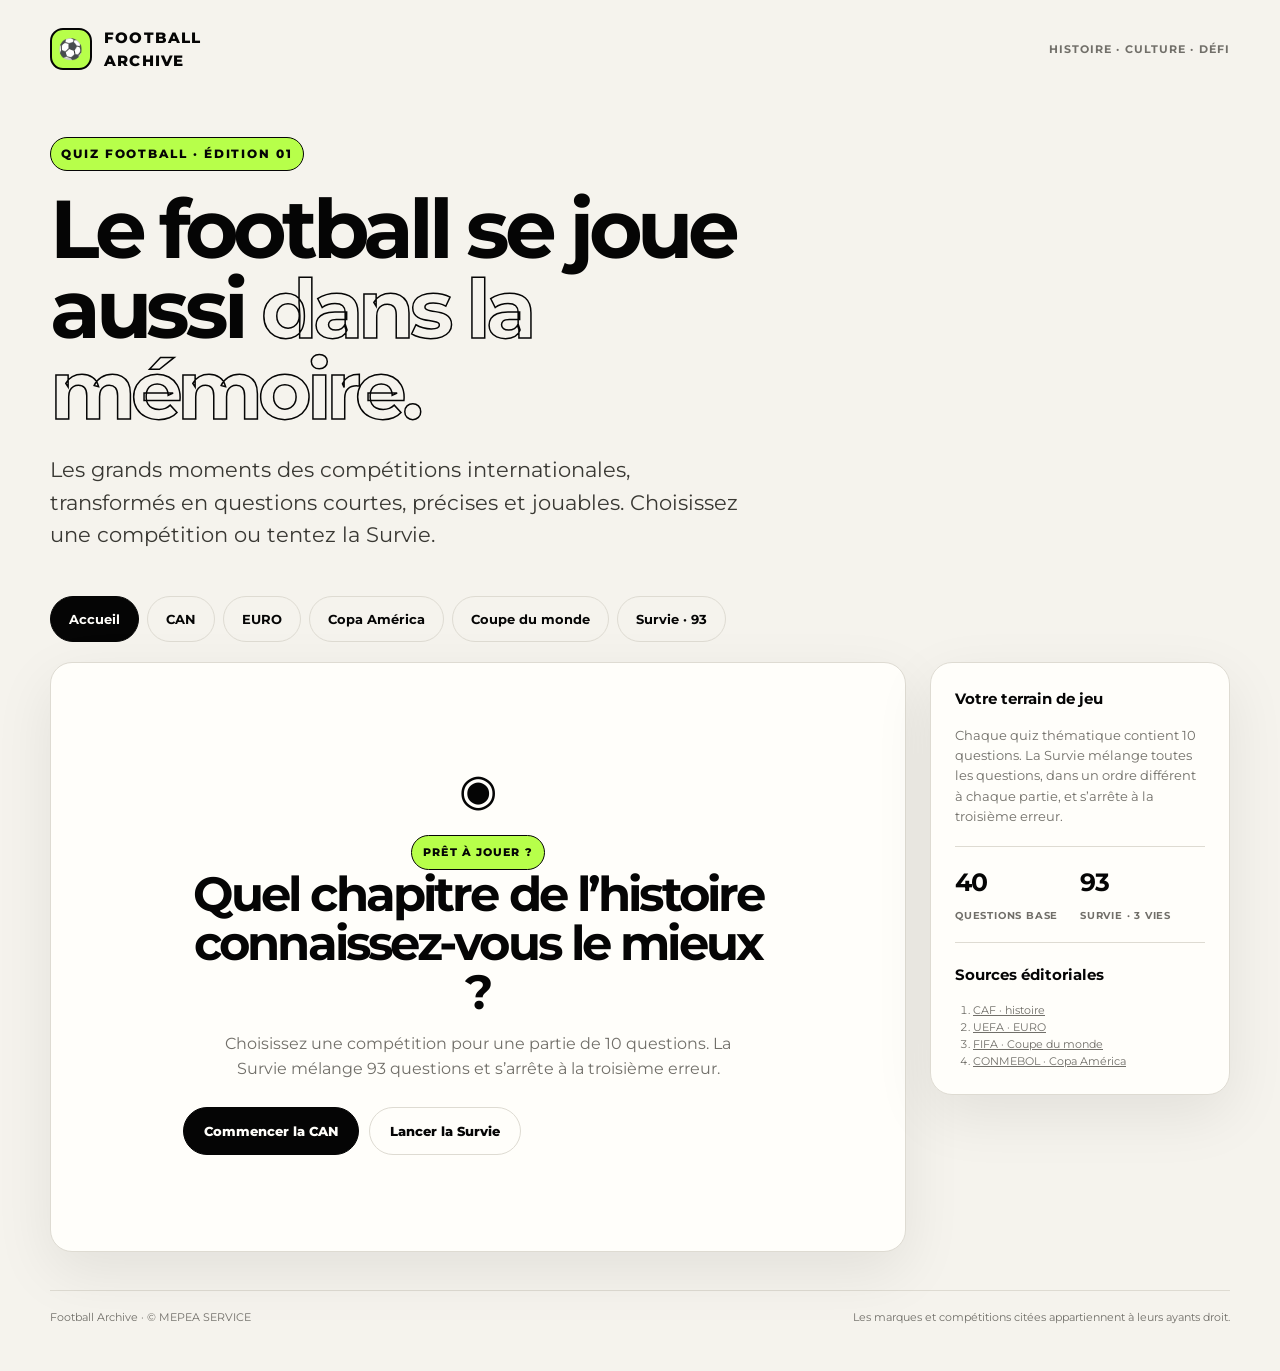
==== index.html @ e3b703bc "Football Archive : quiz CAN, EURO, Copa América, Coupe du monde + mode Survie à 3 vies" ====
<!doctype html>
<html lang="fr">
<head>
  <meta charset="utf-8">
  <meta name="viewport" content="width=device-width, initial-scale=1">
  <meta name="theme-color" content="#f5f3ed">
  <meta name="description" content="Testez votre culture football avec des quiz sur la CAN, l’EURO, la Copa América et la Coupe du monde.">
  <title>Football Archive — Quiz historiques</title>
  <link rel="preconnect" href="https://fonts.googleapis.com">
  <link rel="preconnect" href="https://fonts.gstatic.com" crossorigin>
  <link href="https://fonts.googleapis.com/css2?family=Montserrat:wght@400;500;600;700;800&display=swap" rel="stylesheet">
  <style>
    :root{--cream:#f5f3ed;--paper:#fffefa;--ink:#050505;--muted:#716f69;--line:#dedbd2;--soft:#ebe8df;--green:#b7ff4a;--red:#ff6b5e;--shadow:0 20px 60px rgba(5,5,5,.08);--r:22px}
    *{box-sizing:border-box}html{scroll-behavior:smooth}body{margin:0;background:var(--cream);color:var(--ink);font-family:Montserrat,Arial,sans-serif;line-height:1.55}button{font:inherit;color:inherit}button:focus-visible{outline:3px solid #6c9cff;outline-offset:3px}a{color:inherit}
    .shell{width:min(1180px,calc(100% - 32px));margin:auto}.topbar{padding:26px 0 10px;display:flex;align-items:center;justify-content:space-between;gap:20px}.brand{display:flex;align-items:center;gap:12px;text-decoration:none;font-size:15px;font-weight:800;letter-spacing:.08em;text-transform:uppercase}.brand-mark{display:grid;place-items:center;width:42px;height:42px;border:2px solid var(--ink);border-radius:13px;background:var(--green);font-size:20px}.status{font-size:11px;font-weight:700;letter-spacing:.1em;text-transform:uppercase;color:var(--muted)}
    header{padding:54px 0 40px;max-width:850px}.eyebrow{font-size:12px;font-weight:800;letter-spacing:.16em;text-transform:uppercase;margin:0 0 18px}.eyebrow span{display:inline-block;padding:7px 10px;border:1px solid var(--ink);border-radius:999px;background:var(--green)}h1{font-size:clamp(42px,7vw,82px);line-height:.98;letter-spacing:-.065em;margin:0 0 24px;max-width:800px}h1 em{font-style:normal;color:transparent;-webkit-text-stroke:1.5px var(--ink)}.lede{font-size:clamp(17px,2vw,21px);max-width:690px;margin:0;color:#393833}
    .nav{display:flex;gap:8px;overflow-x:auto;padding:4px 0 20px;scrollbar-width:none}.nav::-webkit-scrollbar{display:none}.nav button{white-space:nowrap;border:1px solid var(--line);background:transparent;border-radius:999px;padding:12px 18px;cursor:pointer;font-size:13px;font-weight:700;transition:.2s}.nav button:hover,.nav button.active{background:var(--ink);color:var(--paper);border-color:var(--ink)}
    .layout{display:grid;grid-template-columns:minmax(0,1fr) 300px;gap:24px;align-items:start}.panel{background:var(--paper);border:1px solid var(--line);border-radius:var(--r);box-shadow:var(--shadow)}.main-panel{padding:clamp(22px,4vw,42px);min-height:590px}.side-panel{padding:24px;position:sticky;top:20px}.side-panel h2{font-size:15px;margin:0 0 15px}.side-panel p{font-size:13px;color:var(--muted);margin:0 0 20px}.stats{display:grid;grid-template-columns:1fr 1fr;border-top:1px solid var(--line);border-bottom:1px solid var(--line);padding:16px 0;margin:20px 0}.stat strong{display:block;font-size:25px;letter-spacing:-.05em}.stat span{font-size:10px;color:var(--muted);font-weight:700;text-transform:uppercase;letter-spacing:.08em}.source-list{padding-left:18px;margin:10px 0 0;font-size:11px;color:var(--muted)}
    .section-head{display:flex;justify-content:space-between;gap:18px;align-items:flex-start;margin-bottom:30px}.section-kicker{font-size:11px;text-transform:uppercase;letter-spacing:.14em;color:var(--muted);font-weight:800;margin:0 0 8px}.section-title{font-size:clamp(25px,4vw,38px);letter-spacing:-.055em;line-height:1.05;margin:0}.counter{font-size:12px;font-weight:700;color:var(--muted);white-space:nowrap;padding-top:7px}.progress{height:7px;background:var(--soft);border-radius:99px;overflow:hidden;margin:0 0 34px}.progress-bar{height:100%;width:0;background:var(--ink);border-radius:99px;transition:width .35s ease}.question{font-size:clamp(21px,3vw,31px);line-height:1.2;letter-spacing:-.04em;font-weight:700;max-width:800px;margin:0 0 25px}.answers{display:grid;gap:11px}.answer{display:flex;align-items:center;gap:14px;width:100%;text-align:left;padding:16px 17px;background:var(--paper);border:1px solid var(--line);border-radius:15px;cursor:pointer;transition:.2s;min-height:58px;font-weight:600}.answer:hover:not(:disabled){border-color:var(--ink);transform:translateY(-1px)}.answer .letter{display:grid;place-items:center;flex:0 0 28px;height:28px;border-radius:50%;background:var(--soft);font-size:12px;font-weight:800}.answer.correct{background:var(--green);border-color:var(--ink)}.answer.wrong{background:#ffe2dd;border-color:var(--red)}.answer:disabled{cursor:default}.feedback{min-height:50px;padding:18px 0 0;font-size:14px;color:var(--muted)}.feedback strong{color:var(--ink)}.feedback.good{color:#2f5f00}.feedback.bad{color:#a92d25}.actions{display:flex;gap:10px;flex-wrap:wrap;margin-top:24px}.btn{border:1px solid var(--ink);border-radius:999px;padding:13px 20px;background:var(--ink);color:var(--paper);font-size:13px;font-weight:800;cursor:pointer;transition:.2s}.btn:hover{transform:translateY(-1px);box-shadow:0 8px 20px rgba(0,0,0,.12)}.btn.secondary{background:transparent;color:var(--ink);border-color:var(--line)}.btn:disabled{opacity:.45;cursor:not-allowed;transform:none;box-shadow:none}
    .welcome{display:grid;place-items:center;text-align:center;min-height:500px}.welcome-inner{max-width:590px}.welcome-icon{font-size:44px;margin-bottom:12px}.welcome h2{font-size:clamp(30px,5vw,48px);letter-spacing:-.06em;line-height:1.02;margin:0 0 15px}.welcome p{color:var(--muted);margin:0 auto 25px;max-width:520px}.result{text-align:center;padding:28px 0}.result .score{font-size:clamp(70px,12vw,130px);line-height:1;font-weight:800;letter-spacing:-.08em;margin:15px 0}.result h2{font-size:30px;letter-spacing:-.05em;margin:0}.result p{color:var(--muted)}.badge{display:inline-flex;padding:8px 11px;border:1px solid var(--ink);border-radius:999px;font-size:11px;font-weight:800;text-transform:uppercase;letter-spacing:.1em;background:var(--green)}.ad-note{margin-top:24px;border:1px dashed var(--line);border-radius:14px;padding:12px 14px;font-size:10px;color:#99958b;text-align:center;text-transform:uppercase;letter-spacing:.08em}.ad-note{display:none}
    footer{padding:38px 0 45px;color:var(--muted);font-size:11px}.footer-line{border-top:1px solid var(--line);padding-top:18px;display:flex;justify-content:space-between;gap:20px;flex-wrap:wrap}.footer-line a{font-weight:700}.hidden{display:none!important}@media(max-width:820px){.layout{grid-template-columns:1fr}.side-panel{position:static}.topbar{padding-top:18px}header{padding-top:38px}.main-panel{min-height:540px}}@media(max-width:520px){.shell{width:min(100% - 20px,1180px)}h1{font-size:48px}.topbar{align-items:flex-start}.status{font-size:9px;text-align:right;max-width:130px}.main-panel{padding:22px 17px;border-radius:18px}.section-head{margin-bottom:23px}.answer{padding:14px 12px;font-size:13px}.side-panel{padding:20px}.actions .btn{flex:1}}
    @media(prefers-reduced-motion:reduce){*{scroll-behavior:auto!important;transition:none!important}}
  </style>
</head>
<body>
  <div class="shell">
    <div class="topbar"><a class="brand" href="#top" aria-label="Football Archive accueil"><span class="brand-mark">⚽</span><span>Football<br>Archive</span></a><div class="status">Histoire · Culture · Défi</div></div>
    <header id="top"><p class="eyebrow"><span>Quiz football · édition 01</span></p><h1>Le football se joue aussi <em>dans la mémoire.</em></h1><p class="lede">Les grands moments des compétitions internationales, transformés en questions courtes, précises et jouables. Choisissez une compétition ou tentez la Survie.</p></header>
    <nav class="nav" aria-label="Choisir un quiz"><button data-mode="home" class="active">Accueil</button><button data-mode="can">CAN</button><button data-mode="euro">EURO</button><button data-mode="copa">Copa América</button><button data-mode="world">Coupe du monde</button><button data-mode="survival">Survie · 93</button></nav>
    <div class="layout">
      <main class="panel main-panel" id="quiz" aria-live="polite"></main>
      <aside class="panel side-panel"><h2>Votre terrain de jeu</h2><p>Chaque quiz thématique contient 10 questions. La Survie mélange toutes les questions, dans un ordre différent à chaque partie, et s’arrête à la troisième erreur.</p><div class="stats"><div class="stat"><strong>40</strong><span>questions base</span></div><div class="stat"><strong>93</strong><span>survie · 3 vies</span></div></div><h2>Sources éditoriales</h2><ol class="source-list"><li><a href="https://www.cafonline.com/inside-caf/about-us/caf-history/" target="_blank" rel="noopener">CAF · histoire</a></li><li><a href="https://www.uefa.com/uefaeuro/history/" target="_blank" rel="noopener">UEFA · EURO</a></li><li><a href="https://www.fifa.com/en/tournaments/mens/worldcup/articles/teams-most-wins-titles-trophies" target="_blank" rel="noopener">FIFA · Coupe du monde</a></li><li><a href="https://www.conmebol.com/" target="_blank" rel="noopener">CONMEBOL · Copa América</a></li></ol><!-- Emplacement Adsterra : à brancher après consentement cookies --></aside>
    </div>
    <footer><div class="footer-line"><span>Football Archive · © MEPEA SERVICE</span><span>Les marques et compétitions citées appartiennent à leurs ayants droit.</span></div></footer>
  </div>
<script>
(() => {
  'use strict';
  const base = [
    {c:'can',q:'Quelle sélection a remporté la toute première CAN, en 1957 ?',o:['Égypte','Soudan','Éthiopie','Ghana'],a:0,e:"L’Égypte a remporté la première édition organisée au Soudan en 1957."},
    {c:'can',q:'Quel pays a remporté la CAN 2023, disputée en Côte d’Ivoire ?',o:['Nigeria','Sénégal','Côte d’Ivoire','Maroc'],a:2,e:"La Côte d’Ivoire a battu le Nigeria en finale et remporté sa troisième CAN."},
    {c:'can',q:'Quelle sélection détient le record de titres à la CAN ?',o:['Cameroun','Égypte','Ghana','Nigeria'],a:1,e:"L’Égypte est la sélection la plus titrée de la CAN."},
    {c:'can',q:'Qui a remporté la CAN 2019 ?',o:['Algérie','Sénégal','Tunisie','Cameroun'],a:0,e:"L’Algérie a remporté la finale 1-0 contre le Sénégal au Caire."},
    {c:'can',q:'Quel pays a gagné la CAN 2004 ?',o:['Tunisie','Maroc','Égypte','Mali'],a:0,e:"La Tunisie a remporté l’édition 2004 à domicile."},
    {c:'can',q:'Quelle nation a remporté deux CAN consécutives en 2000 et 2002 ?',o:['Cameroun','Ghana','Nigeria','Afrique du Sud'],a:0,e:"Le Cameroun a gagné les éditions 2000 et 2002."},
    {c:'can',q:'Dans quel pays la CAN 2017 a-t-elle été remportée par le Cameroun ?',o:['Gabon','Guinée équatoriale','Maroc','Angola'],a:0,e:"La CAN 2017 s’est déroulée au Gabon."},
    {c:'can',q:'Quel joueur est le meilleur buteur de l’histoire de la CAN ?',o:['Samuel Eto’o','Didier Drogba','Hossam Hassan','Laurent Pokou'],a:0,e:"Samuel Eto’o a inscrit 18 buts en phase finale de la CAN."},
    {c:'can',q:'Quelle sélection a gagné la CAN 1996, sa première victoire dans la compétition ?',o:['Afrique du Sud','Zambie','Zimbabwe','Bénin'],a:0,e:"L’Afrique du Sud a remporté la CAN 1996 à domicile."},
    {c:'can',q:'Quelle équipe a remporté la CAN 2012 ?',o:['Zambie','Ghana','Côte d’Ivoire','Libye'],a:0,e:"La Zambie a battu la Côte d’Ivoire aux tirs au but en finale."},
    {c:'euro',q:'Quelle sélection a remporté le plus de titres à l’EURO après l’édition 2024 ?',o:['Allemagne','Espagne','France','Italie'],a:1,e:"L’Espagne compte quatre titres, après ses victoires en 1964, 2008, 2012 et 2024."},
    {c:'euro',q:'Qui a remporté l’EURO 2016 ?',o:['France','Portugal','Allemagne','Espagne'],a:1,e:"Le Portugal a battu la France 1-0 après prolongation en finale."},
    {c:'euro',q:'Quelle équipe a gagné le premier EURO, en 1960 ?',o:['URSS','Yougoslavie','Espagne','Italie'],a:0,e:"L’Union soviétique a remporté le premier Championnat d’Europe des nations."},
    {c:'euro',q:'Quel pays a remporté l’EURO 2004 contre le Portugal en finale ?',o:['Grèce','République tchèque','Italie','Pays-Bas'],a:0,e:"La Grèce a créé la surprise en gagnant 1-0 à Lisbonne."},
    {c:'euro',q:'Qui a marqué le but de la finale de l’EURO 2024 ?',o:['Álvaro Morata','Mikel Oyarzabal','Dani Olmo','Nico Williams'],a:1,e:"Mikel Oyarzabal a marqué le but de la victoire espagnole contre l’Angleterre."},
    {c:'euro',q:'Quel joueur détient le record de buts en phase finale de l’EURO ?',o:['Michel Platini','Cristiano Ronaldo','Antoine Griezmann','Alan Shearer'],a:1,e:"Cristiano Ronaldo est le meilleur buteur de l’histoire de la phase finale de l’EURO."},
    {c:'euro',q:'Quelle sélection a remporté l’EURO 2020, joué en 2021 ?',o:['Italie','Angleterre','Belgique','Danemark'],a:0,e:"L’Italie a battu l’Angleterre aux tirs au but à Wembley."},
    {c:'euro',q:'Quel pays a accueilli et remporté l’EURO 1984 ?',o:['France','Allemagne de l’Ouest','Espagne','Belgique'],a:0,e:"La France a gagné son premier EURO en 1984, à domicile."},
    {c:'euro',q:'Quel joueur a inscrit neuf buts lors de l’EURO 1984 ?',o:['Marco van Basten','Michel Platini','Karl-Heinz Rummenigge','Zbigniew Boniek'],a:1,e:"Michel Platini a marqué neuf buts pendant l’EURO 1984."},
    {c:'euro',q:'Quelle finale de l’EURO s’est terminée par le but en or de David Trezeguet ?',o:['EURO 1996','EURO 2000','EURO 2004','EURO 2008'],a:1,e:"Trezeguet a inscrit le but en or qui a offert l’EURO 2000 à la France."},
    {c:'copa',q:'Quelle sélection a remporté la Copa América 2024 ?',o:['Brésil','Argentine','Colombie','Uruguay'],a:1,e:"L’Argentine a battu la Colombie en finale et conservé son titre."},
    {c:'copa',q:'Quel pays détient le record de titres en Copa América ?',o:['Argentine','Brésil','Uruguay','Chili'],a:2,e:"L’Uruguay est la sélection la plus titrée de la compétition."},
    {c:'copa',q:'Qui a remporté la Copa América 2019 ?',o:['Brésil','Pérou','Chili','Argentine'],a:0,e:"Le Brésil a remporté l’édition 2019 organisée à domicile."},
    {c:'copa',q:'Quelle sélection a gagné la Copa América 2015 ?',o:['Argentine','Chili','Colombie','Équateur'],a:1,e:"Le Chili a battu l’Argentine aux tirs au but en finale."},
    {c:'copa',q:'Quel joueur est le meilleur buteur historique de la Copa América ?',o:['Norberto Méndez','Zizinho','Lionel Messi','Paolo Guerrero'],a:0,e:"Norberto Méndez partage le record historique avec 17 buts."},
    {c:'copa',q:'Quel pays a remporté la Copa América 2011 ?',o:['Uruguay','Paraguay','Brésil','Venezuela'],a:0,e:"L’Uruguay a remporté sa 15e Copa América en Argentine en 2011."},
    {c:'copa',q:'Quelle sélection a gagné la Copa América 2007 ?',o:['Argentine','Brésil','Mexique','Uruguay'],a:1,e:"Le Brésil a battu l’Argentine 3-0 en finale au Venezuela."},
    {c:'copa',q:'En quelle année la première édition de la Copa América a-t-elle été disputée ?',o:['1910','1916','1924','1930'],a:1,e:"La première édition s’est tenue en 1916 en Argentine."},
    {c:'copa',q:'Quel pays a remporté la Copa América 2021 ?',o:['Brésil','Argentine','Colombie','Pérou'],a:1,e:"L’Argentine a battu le Brésil 1-0 au Maracanã."},
    {c:'copa',q:'Quelle sélection a gagné la Copa América Centenario en 2016 ?',o:['Chili','Argentine','États-Unis','Mexique'],a:0,e:"Le Chili a conservé son titre après une finale gagnée aux tirs au but."},
    {c:'world',q:'Quelle nation a remporté le plus de Coupes du monde masculines ?',o:['Allemagne','Italie','Brésil','Argentine'],a:2,e:"Le Brésil a remporté cinq Coupes du monde : 1958, 1962, 1970, 1994 et 2002."},
    {c:'world',q:'Qui a remporté la Coupe du monde 2022 ?',o:['France','Argentine','Croatie','Brésil'],a:1,e:"L’Argentine a battu la France aux tirs au but en finale au Qatar."},
    {c:'world',q:'Dans quel pays la première Coupe du monde a-t-elle été organisée en 1930 ?',o:['Brésil','Italie','Uruguay','Argentine'],a:2,e:"L’Uruguay a accueilli et remporté la première Coupe du monde."},
    {c:'world',q:'Quel joueur est le meilleur buteur de l’histoire de la Coupe du monde ?',o:['Ronaldo','Miroslav Klose','Gerd Müller','Just Fontaine'],a:1,e:"Miroslav Klose a inscrit 16 buts en Coupe du monde."},
    {c:'world',q:'Quelle équipe a remporté la Coupe du monde 1998 ?',o:['Brésil','France','Italie','Allemagne'],a:1,e:"La France a battu le Brésil 3-0 en finale au Stade de France."},
    {c:'world',q:'Qui a marqué 13 buts lors de la Coupe du monde 1958 ?',o:['Pelé','Just Fontaine','Sándor Kocsis','Gerd Müller'],a:1,e:"Just Fontaine détient le record de buts sur une seule édition avec 13 réalisations."},
    {c:'world',q:'Quelle sélection a gagné deux Coupes du monde consécutives en 1934 et 1938 ?',o:['Italie','Brésil','Uruguay','Allemagne'],a:0,e:"L’Italie a remporté les éditions 1934 et 1938."},
    {c:'world',q:'Quel pays a remporté la Coupe du monde 2010 ?',o:['Pays-Bas','Espagne','Allemagne','Italie'],a:1,e:"L’Espagne a battu les Pays-Bas grâce au but d’Andrés Iniesta en prolongation."},
    {c:'world',q:'Dans quelle ville la finale de la Coupe du monde 1970 a-t-elle été jouée ?',o:['Mexico','Guadalajara','Monterrey','Puebla'],a:0,e:"La finale 1970 s’est déroulée au stade Azteca de Mexico."},
    {c:'world',q:'Quelle sélection a remporté la Coupe du monde 1986 ?',o:['Allemagne de l’Ouest','Argentine','Brésil','France'],a:1,e:"L’Argentine de Diego Maradona a remporté le tournoi au Mexique."},
    {c:'survival',q:'Quel joueur a remporté le Ballon d’Or 1998 ?',o:['Ronaldo','Zinédine Zidane','Davor Šuker','Michael Owen'],a:1,e:"Zinédine Zidane a remporté le Ballon d’Or après son année 1998 exceptionnelle."},
    {c:'survival',q:'Quel pays a gagné la CAN 1976 ?',o:['Maroc','Guinée','Algérie','Nigeria'],a:0,e:"Le Maroc a remporté la CAN 1976, la seule édition disputée sous forme de groupe final."},
    {c:'survival',q:'Quelle sélection a remporté l’EURO 1992 ?',o:['Danemark','Suède','Allemagne','Pays-Bas'],a:0,e:"Le Danemark, invité de dernière minute, a remporté l’EURO 1992."},
    {c:'survival',q:'Quel pays a gagné la Copa América 1993 ?',o:['Argentine','Brésil','Colombie','Mexique'],a:0,e:"L’Argentine a remporté la Copa América 1993 en Équateur."},
    {c:'survival',q:'Quel joueur a marqué la « Main de Dieu » en Coupe du monde ?',o:['Pelé','Diego Maradona','Claudio Caniggia','Gabriel Batistuta'],a:1,e:"Diego Maradona a marqué ce but célèbre contre l’Angleterre en 1986."},
    {c:'survival',q:'Quelle sélection a perdu la finale de la CAN 2021 ?',o:['Égypte','Cameroun','Sénégal','Burkina Faso'],a:0,e:"L’Égypte s’est inclinée contre le Sénégal aux tirs au but en finale."},
    {c:'survival',q:'Quel pays a remporté l’EURO 1976 ?',o:['Tchécoslovaquie','Yougoslavie','Allemagne de l’Ouest','Pays-Bas'],a:0,e:"La Tchécoslovaquie a battu l’Allemagne de l’Ouest aux tirs au but."},
    {c:'survival',q:'Quel pays a gagné la Copa América 2004 ?',o:['Brésil','Argentine','Uruguay','Colombie'],a:0,e:"Le Brésil a remporté l’édition 2004 au Pérou."},
    {c:'survival',q:'Qui a marqué le but de la finale de la Coupe du monde 2014 ?',o:['Thomas Müller','Mario Götze','Miroslav Klose','André Schürrle'],a:1,e:"Mario Götze a marqué en prolongation et offert le titre à l’Allemagne."},
    {c:'survival',q:'Quelle sélection a remporté la CAN 2013 ?',o:['Nigeria','Burkina Faso','Ghana','Zambie'],a:0,e:"Le Nigeria a battu le Burkina Faso 1-0 en finale."},
    {c:'survival',q:'Quel pays a remporté l’EURO 2008 ?',o:['Allemagne','Espagne','Russie','Italie'],a:1,e:"L’Espagne a battu l’Allemagne 1-0 grâce à Fernando Torres."},
    {c:'survival',q:'Quel pays a gagné la Copa América 1999 ?',o:['Brésil','Uruguay','Paraguay','Chili'],a:0,e:"Le Brésil a remporté la compétition organisée au Paraguay."},
    {c:'survival',q:'Quelle sélection a gagné la Coupe du monde 1978 ?',o:['Pays-Bas','Argentine','Brésil','Italie'],a:1,e:"L’Argentine a remporté sa première Coupe du monde à domicile."},
    {c:'survival',q:'Quel pays a remporté la CAN 2006 ?',o:['Égypte','Côte d’Ivoire','Cameroun','Tunisie'],a:0,e:"L’Égypte a battu la Côte d’Ivoire aux tirs au but en finale."},
    {c:'survival',q:'Quelle sélection a remporté la Coupe du monde 1966 ?',o:['Angleterre','Allemagne de l’Ouest','Portugal','Brésil'],a:0,e:"L’Angleterre a gagné son unique Coupe du monde en 1966."},
    {c:'survival',q:'Quel pays a remporté la CAN 1990 ?',o:['Algérie','Nigeria','Cameroun','Zambie'],a:0,e:"L’Algérie a remporté sa première CAN à domicile en 1990."},
    {c:'survival',q:'Quelle équipe a gagné l’EURO 1988 ?',o:['Pays-Bas','URSS','Italie','Allemagne de l’Ouest'],a:0,e:"Les Pays-Bas ont battu l’URSS en finale grâce notamment à la volée de Van Basten."},
    {c:'survival',q:'Quel joueur a été meilleur buteur de la Coupe du monde 2002 ?',o:['Ronaldo','Rivaldo','Miroslav Klose','Jon Dahl Tomasson'],a:0,e:"Le Brésilien Ronaldo a inscrit huit buts en 2002."},
    {c:'survival',q:'Quel pays a remporté la CAN 1980 ?',o:['Nigeria','Algérie','Ghana','Tanzanie'],a:0,e:"Le Nigeria a remporté sa première CAN en 1980 à Lagos."},
    {c:'survival',q:'Quel pays a remporté l’EURO 1968 ?',o:['Italie','Yougoslavie','Angleterre','Espagne'],a:0,e:"L’Italie a remporté l’EURO 1968 à domicile après une finale rejouée."},
    {c:'survival',q:'Quel joueur a marqué le but décisif de la Copa América 2021 ?',o:['Ángel Di María','Lionel Messi','Lautaro Martínez','Neymar'],a:0,e:"Ángel Di María a inscrit l’unique but de la finale 2021."},
    {c:'survival',q:'Quelle sélection a gagné la Coupe du monde 1994 ?',o:['Italie','Brésil','Suède','Argentine'],a:1,e:"Le Brésil a battu l’Italie aux tirs au but en finale à Pasadena."},
    {c:'survival',q:'Quel joueur a marqué le but de la finale de l’EURO 2012 ?',o:['Andrés Iniesta','Fernando Torres','David Silva','Juan Mata'],a:1,e:"Fernando Torres a marqué lors de la victoire 4-0 de l’Espagne contre l’Italie."},
    {c:'survival',q:'Quelle sélection a remporté la Copa América 1997 ?',o:['Brésil','Bolivie','Argentine','Équateur'],a:0,e:"Le Brésil a gagné l’édition 1997 en Bolivie."},
    {c:'survival',q:'Quel pays a gagné la Coupe du monde 1954 ?',o:['Hongrie','Allemagne de l’Ouest','Autriche','Uruguay'],a:1,e:"L’Allemagne de l’Ouest a battu la Hongrie lors du « Miracle de Berne »."},
    {c:'survival',q:'Quelle sélection a remporté la CAN 2010 ?',o:['Égypte','Ghana','Nigeria','Cameroun'],a:0,e:"L’Égypte a gagné la CAN 2010 et réalisé un troisième titre consécutif."},
    {c:'survival',q:'Quel joueur a inscrit le but de la finale de l’EURO 2004 ?',o:['Angelos Basinas','Angelos Charisteas','Theodoros Zagorakis','Giorgos Karagounis'],a:1,e:"Angelos Charisteas a marqué de la tête pour la Grèce."},
    {c:'survival',q:'Quel pays a gagné la Copa América 1987 ?',o:['Uruguay','Chili','Argentine','Colombie'],a:0,e:"L’Uruguay a remporté l’édition 1987 organisée en Argentine."},
    {c:'survival',q:'Qui a remporté le Soulier d’or de la Coupe du monde 2018 ?',o:['Harry Kane','Romelu Lukaku','Kylian Mbappé','Antoine Griezmann'],a:0,e:"Harry Kane a terminé meilleur buteur avec six buts."},
    {c:'survival',q:'Quelle sélection a gagné la CAN 1998 ?',o:['Égypte','Afrique du Sud','Maroc','Tunisie'],a:0,e:"L’Égypte a battu l’Afrique du Sud en finale à Ouagadougou."},
    {c:'survival',q:'Quel pays a remporté l’EURO 1964 ?',o:['Espagne','URSS','Hongrie','Danemark'],a:0,e:"L’Espagne a battu l’URSS en finale à Madrid."},
    {c:'survival',q:'Quelle sélection a gagné la Copa América 1949 ?',o:['Brésil','Paraguay','Pérou','Uruguay'],a:0,e:"Le Brésil a remporté l’édition 1949 organisée sur son sol."},
    {c:'survival',q:'Quel pays a remporté la Coupe du monde 2006 ?',o:['France','Italie','Allemagne','Brésil'],a:1,e:"L’Italie a battu la France aux tirs au but en finale à Berlin."},
    {c:'survival',q:'Quel pays a gagné la CAN 1978 ?',o:['Ghana','Ouganda','Nigeria','Congo'],a:0,e:"Le Ghana a remporté sa troisième CAN en 1978."},
    {c:'survival',q:'Qui a inscrit le but de la finale de l’EURO 1996 ?',o:['Alan Shearer','Oliver Bierhoff','Jürgen Klinsmann','Matthias Sammer'],a:1,e:"Oliver Bierhoff a marqué le but en or de la finale 1996."},
    {c:'survival',q:'Quel joueur a gagné le Ballon d’or de la Coupe du monde 2014 ?',o:['Lionel Messi','Thomas Müller','Arjen Robben','Manuel Neuer'],a:0,e:"Lionel Messi a été désigné meilleur joueur du tournoi 2014."},
    {c:'survival',q:'Quelle sélection a gagné la CAN 1982 ?',o:['Ghana','Libye','Cameroun','Algérie'],a:0,e:"Le Ghana a battu la Libye aux tirs au but en finale."},
    {c:'survival',q:'Quel pays a remporté l’EURO 1972 ?',o:['Belgique','Allemagne de l’Ouest','URSS','Pays-Bas'],a:1,e:"L’Allemagne de l’Ouest a gagné son premier EURO en 1972."},
    {c:'survival',q:'Quel pays a gagné la Copa América 1995 ?',o:['Uruguay','Brésil','Colombie','Argentine'],a:0,e:"L’Uruguay a remporté l’édition 1995 à domicile."},
    {c:'survival',q:'Quelle sélection a remporté la Coupe du monde 1962 ?',o:['Brésil','Tchécoslovaquie','Chili','Italie'],a:0,e:"Le Brésil a conservé son titre au Chili en 1962."},
    {c:'survival',q:'Quel pays a gagné la CAN 2002 ?',o:['Cameroun','Sénégal','Nigeria','Mali'],a:0,e:"Le Cameroun a battu le Sénégal aux tirs au but en finale."},
    {c:'survival',q:'Quelle équipe a remporté l’EURO 1980 ?',o:['Belgique','Italie','Allemagne de l’Ouest','Pays-Bas'],a:2,e:"L’Allemagne de l’Ouest a battu la Belgique en finale à Rome."},
    {c:'survival',q:'Quel pays a gagné la Copa América 2001 ?',o:['Colombie','Mexique','Brésil','Honduras'],a:0,e:"La Colombie a remporté l’édition 2001 sans encaisser de but."},
    {c:'survival',q:'Quel pays a remporté la Coupe du monde 1934 ?',o:['Italie','Tchécoslovaquie','Autriche','Hongrie'],a:0,e:"L’Italie a remporté la deuxième Coupe du monde, à domicile."},
    {c:'survival',q:'Quelle sélection a gagné la CAN 1986 ?',o:['Égypte','Cameroun','Maroc','Sénégal'],a:0,e:"L’Égypte a battu le Cameroun aux tirs au but en finale."},
    {c:'survival',q:'Quelle sélection a remporté la Copa América 1975 ?',o:['Pérou','Colombie','Chili','Brésil'],a:0,e:"Le Pérou a gagné l’édition 1975, disputée sans pays hôte fixe."},
    {c:'survival',q:'Quel pays a remporté la Coupe du monde 2018 ?',o:['Croatie','France','Belgique','Allemagne'],a:1,e:"La France a battu la Croatie 4-2 en finale à Moscou."},
    {c:'survival',q:'Quelle équipe a gagné la CAN 2008 ?',o:['Égypte','Cameroun','Ghana','Côte d’Ivoire'],a:0,e:"L’Égypte a battu le Cameroun en finale à Accra."},
    {c:'survival',q:'Quel pays a gagné la Copa América 1963 ?',o:['Bolivie','Brésil','Paraguay','Argentine'],a:0,e:"La Bolivie a remporté l’édition 1963 à domicile."},
    {c:'survival',q:'Quelle sélection a gagné la Coupe du monde 1970 ?',o:['Brésil','Italie','Allemagne de l’Ouest','Uruguay'],a:0,e:"Le Brésil a battu l’Italie 4-1 en finale à Mexico."},
    {c:'survival',q:'Quel pays a remporté la CAN 1992 ?',o:['Côte d’Ivoire','Ghana','Nigeria','Cameroun'],a:0,e:"La Côte d’Ivoire a gagné aux tirs au but contre le Ghana."},
    {c:'survival',q:'Quelle sélection a gagné la Copa América 1967 ?',o:['Uruguay','Argentine','Chili','Paraguay'],a:0,e:"L’Uruguay a remporté l’édition 1967 organisée à domicile."},
    {c:'survival',q:'Quel pays a remporté la Coupe du monde 1990 ?',o:['Argentine','Allemagne de l’Ouest','Italie','Brésil'],a:1,e:"L’Allemagne de l’Ouest a battu l’Argentine 1-0 en finale à Rome."},
  ];
  const labels={home:'Accueil',can:'CAN',euro:'EURO',copa:'Copa América',world:'Coupe du monde',survival:'Mode Survie'};
  const quiz=document.getElementById('quiz'); let mode='home', questions=[], index=0, score=0, answered=false, lives=3;
  const shuffle=arr=>{const a=[...arr];for(let i=a.length-1;i>0;i--){const j=Math.floor(Math.random()*(i+1));[a[i],a[j]]=[a[j],a[i]]}return a};
  const mix=q=>{const k=shuffle(q.o.map((_,i)=>i));return {...q,o:k.map(i=>q.o[i]),a:k.indexOf(q.a)}};
  const esc=s=>String(s).replace(/[&<>"']/g,m=>({'&':'&amp;','<':'&lt;','>':'&gt;','"':'&quot;',"'":'&#039;'}[m]));
  function home(){quiz.innerHTML='<div class="welcome"><div class="welcome-inner"><div class="welcome-icon">◉</div><span class="badge">Prêt à jouer ?</span><h2>Quel chapitre de l’histoire connaissez-vous le mieux ?</h2><p>Choisissez une compétition pour une partie de 10 questions. La Survie mélange 93 questions et s’arrête à la troisième erreur.</p><div class="actions"><button class="btn" data-start="can">Commencer la CAN</button><button class="btn secondary" data-start="survival">Lancer la Survie</button></div></div></div>';}
  function start(next){mode=next;index=0;score=0;answered=false;lives=3;questions=(next==='survival'?shuffle(base):shuffle(base.filter(x=>x.c===next))).map(mix);document.querySelectorAll('.nav button').forEach(b=>b.classList.toggle('active',b.dataset.mode===next));render();}
  function render(){if(index>=questions.length){result();return}const item=questions[index];const total=questions.length;quiz.innerHTML=`<div class="section-head"><div><p class="section-kicker">${esc(labels[mode])}</p><h2 class="section-title">Question ${index+1}</h2></div><div class="counter">${score} point${score>1?'s':''}${mode==='survival'?' · '+'♥'.repeat(lives)+'♡'.repeat(3-lives):''}</div></div><div class="progress" aria-label="Progression"><div class="progress-bar" style="width:${index/total*100}%"></div></div><p class="question">${esc(item.q)}</p><div class="answers">${item.o.map((answer,i)=>`<button class="answer" data-answer="${i}"><span class="letter">${String.fromCharCode(65+i)}</span><span>${esc(answer)}</span></button>`).join('')}</div><div class="feedback" id="feedback" aria-live="polite"></div><div class="actions"><button class="btn secondary" id="next" disabled>${index===total-1?'Voir le résultat':'Question suivante'} <span aria-hidden="true">→</span></button></div>`;}
  function choose(choice){if(answered)return;answered=true;const item=questions[index], ok=choice===item.a;if(ok)score++;else if(mode==='survival')lives--;document.querySelectorAll('.answer').forEach((b,i)=>{b.disabled=true;if(i===item.a)b.classList.add('correct');if(i===choice&&i!==item.a)b.classList.add('wrong')});const f=document.getElementById('feedback');f.className='feedback '+(ok?'good':'bad');f.innerHTML=`<strong>${ok?'Bonne réponse.':'Pas cette fois.'}</strong> ${esc(item.e)}`;const nx=document.getElementById('next');nx.disabled=false;if(mode==='survival'&&lives<=0)nx.firstChild.textContent='Voir le résultat ';}
  function result(){const total=mode==='survival'&&lives<=0?index+1:questions.length, pct=Math.round(score/total*100), title=pct===100?'Mémoire parfaite.':pct>=70?'Très solide.':pct>=40?'Belle base, continuez.':'Le prochain chapitre vous attend.';let best=0;try{best=Number(localStorage.getItem('best-'+mode)||0);if(score>best)localStorage.setItem('best-'+mode,score)}catch(e){}quiz.innerHTML=`<div class="result"><span class="badge">${esc(labels[mode])} terminé</span><div class="score">${score}<small>/${total}</small></div><h2>${title}</h2><p>Vous avez obtenu ${pct}% de bonnes réponses.${best&&score<best?` Votre meilleur score reste ${best}.`:''}</p><div class="actions" style="justify-content:center"><button class="btn" data-replay="${mode}">Rejouer</button><button class="btn secondary" data-mode="home">Retour à l’accueil</button></div></div>`;}
  document.addEventListener('click',e=>{const target=e.target.closest('button');if(!target)return;if(target.dataset.mode){mode=target.dataset.mode;if(mode==='home'){document.querySelectorAll('.nav button').forEach(b=>b.classList.toggle('active',b.dataset.mode==='home'));home()}else start(mode)}if(target.dataset.start)start(target.dataset.start);if(target.dataset.answer!==undefined)choose(Number(target.dataset.answer));if(target.id==='next'){if(mode==='survival'&&lives<=0){result()}else{index++;answered=false;render()}}if(target.dataset.replay)start(target.dataset.replay)});
  home();
})();
</script>
</body>
</html>
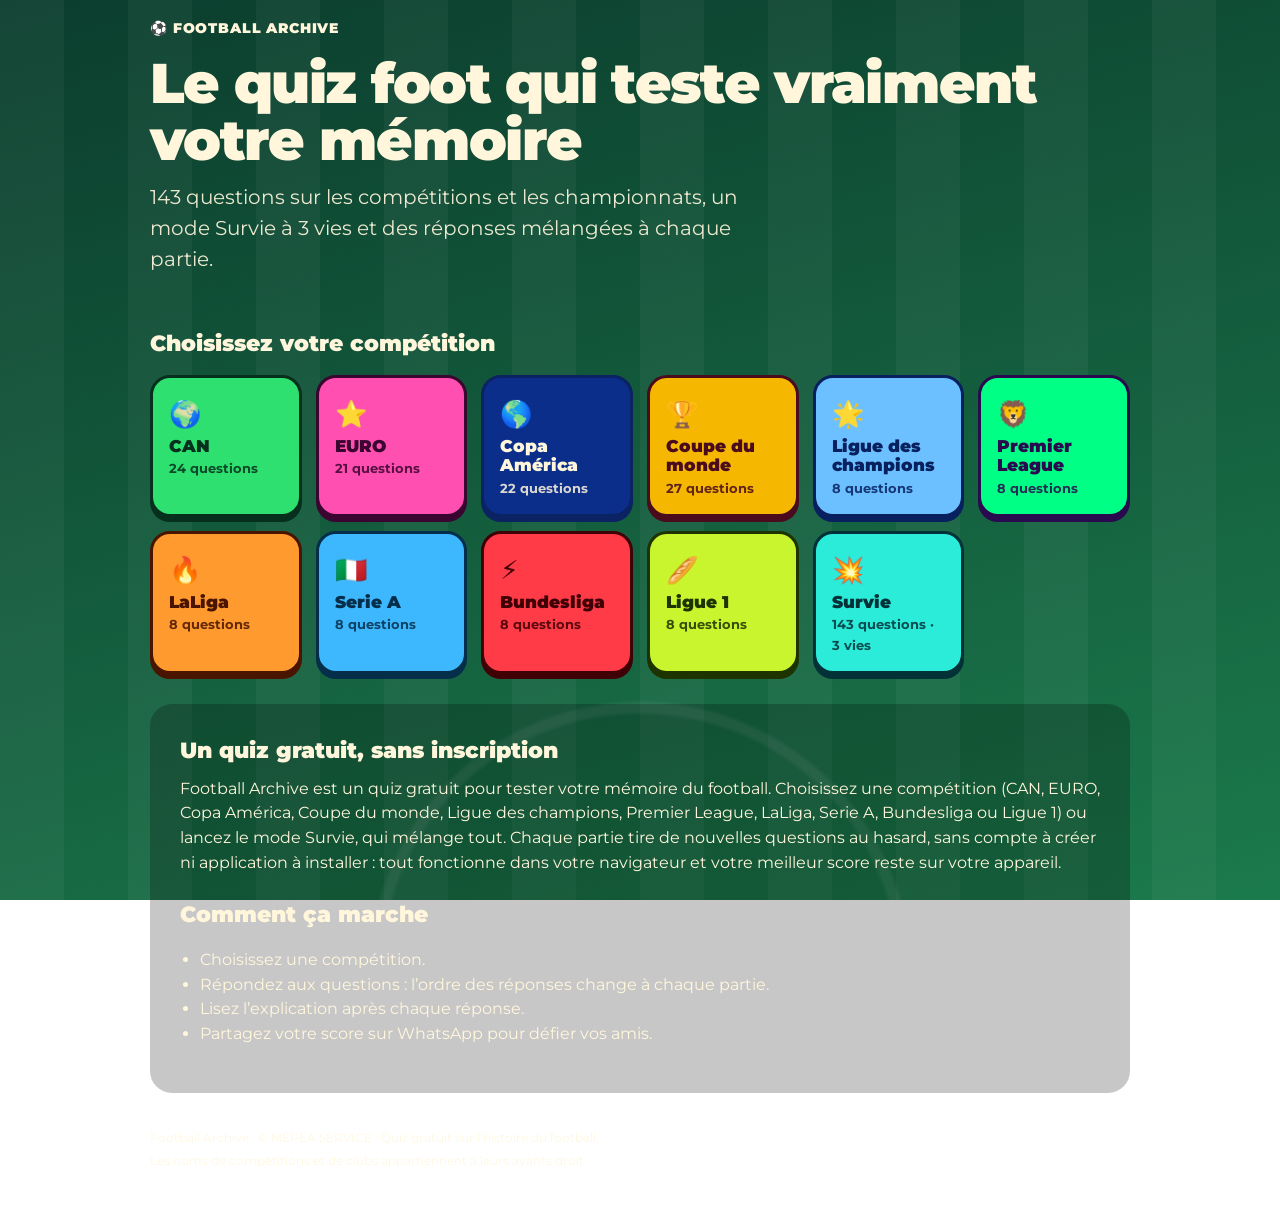
==== commit 03e302c8: "Site multi-pages : 11 quiz avec couleurs par compétition, SEO, sitemap" ====
--- a/index.html
+++ b/index.html
@@ -1,149 +1,28 @@
 <!doctype html>
 <html lang="fr">
 <head>
-  <meta charset="utf-8">
-  <meta name="viewport" content="width=device-width, initial-scale=1">
-  <meta name="theme-color" content="#f5f3ed">
-  <meta name="description" content="Testez votre culture football avec des quiz sur la CAN, l’EURO, la Copa América et la Coupe du monde.">
-  <title>Football Archive — Quiz historiques</title>
-  <link rel="preconnect" href="https://fonts.googleapis.com">
-  <link rel="preconnect" href="https://fonts.gstatic.com" crossorigin>
-  <link href="https://fonts.googleapis.com/css2?family=Montserrat:wght@400;500;600;700;800&display=swap" rel="stylesheet">
-  <style>
-    :root{--cream:#f5f3ed;--paper:#fffefa;--ink:#050505;--muted:#716f69;--line:#dedbd2;--soft:#ebe8df;--green:#b7ff4a;--red:#ff6b5e;--shadow:0 20px 60px rgba(5,5,5,.08);--r:22px}
-    *{box-sizing:border-box}html{scroll-behavior:smooth}body{margin:0;background:var(--cream);color:var(--ink);font-family:Montserrat,Arial,sans-serif;line-height:1.55}button{font:inherit;color:inherit}button:focus-visible{outline:3px solid #6c9cff;outline-offset:3px}a{color:inherit}
-    .shell{width:min(1180px,calc(100% - 32px));margin:auto}.topbar{padding:26px 0 10px;display:flex;align-items:center;justify-content:space-between;gap:20px}.brand{display:flex;align-items:center;gap:12px;text-decoration:none;font-size:15px;font-weight:800;letter-spacing:.08em;text-transform:uppercase}.brand-mark{display:grid;place-items:center;width:42px;height:42px;border:2px solid var(--ink);border-radius:13px;background:var(--green);font-size:20px}.status{font-size:11px;font-weight:700;letter-spacing:.1em;text-transform:uppercase;color:var(--muted)}
-    header{padding:54px 0 40px;max-width:850px}.eyebrow{font-size:12px;font-weight:800;letter-spacing:.16em;text-transform:uppercase;margin:0 0 18px}.eyebrow span{display:inline-block;padding:7px 10px;border:1px solid var(--ink);border-radius:999px;background:var(--green)}h1{font-size:clamp(42px,7vw,82px);line-height:.98;letter-spacing:-.065em;margin:0 0 24px;max-width:800px}h1 em{font-style:normal;color:transparent;-webkit-text-stroke:1.5px var(--ink)}.lede{font-size:clamp(17px,2vw,21px);max-width:690px;margin:0;color:#393833}
-    .nav{display:flex;gap:8px;overflow-x:auto;padding:4px 0 20px;scrollbar-width:none}.nav::-webkit-scrollbar{display:none}.nav button{white-space:nowrap;border:1px solid var(--line);background:transparent;border-radius:999px;padding:12px 18px;cursor:pointer;font-size:13px;font-weight:700;transition:.2s}.nav button:hover,.nav button.active{background:var(--ink);color:var(--paper);border-color:var(--ink)}
-    .layout{display:grid;grid-template-columns:minmax(0,1fr) 300px;gap:24px;align-items:start}.panel{background:var(--paper);border:1px solid var(--line);border-radius:var(--r);box-shadow:var(--shadow)}.main-panel{padding:clamp(22px,4vw,42px);min-height:590px}.side-panel{padding:24px;position:sticky;top:20px}.side-panel h2{font-size:15px;margin:0 0 15px}.side-panel p{font-size:13px;color:var(--muted);margin:0 0 20px}.stats{display:grid;grid-template-columns:1fr 1fr;border-top:1px solid var(--line);border-bottom:1px solid var(--line);padding:16px 0;margin:20px 0}.stat strong{display:block;font-size:25px;letter-spacing:-.05em}.stat span{font-size:10px;color:var(--muted);font-weight:700;text-transform:uppercase;letter-spacing:.08em}.source-list{padding-left:18px;margin:10px 0 0;font-size:11px;color:var(--muted)}
-    .section-head{display:flex;justify-content:space-between;gap:18px;align-items:flex-start;margin-bottom:30px}.section-kicker{font-size:11px;text-transform:uppercase;letter-spacing:.14em;color:var(--muted);font-weight:800;margin:0 0 8px}.section-title{font-size:clamp(25px,4vw,38px);letter-spacing:-.055em;line-height:1.05;margin:0}.counter{font-size:12px;font-weight:700;color:var(--muted);white-space:nowrap;padding-top:7px}.progress{height:7px;background:var(--soft);border-radius:99px;overflow:hidden;margin:0 0 34px}.progress-bar{height:100%;width:0;background:var(--ink);border-radius:99px;transition:width .35s ease}.question{font-size:clamp(21px,3vw,31px);line-height:1.2;letter-spacing:-.04em;font-weight:700;max-width:800px;margin:0 0 25px}.answers{display:grid;gap:11px}.answer{display:flex;align-items:center;gap:14px;width:100%;text-align:left;padding:16px 17px;background:var(--paper);border:1px solid var(--line);border-radius:15px;cursor:pointer;transition:.2s;min-height:58px;font-weight:600}.answer:hover:not(:disabled){border-color:var(--ink);transform:translateY(-1px)}.answer .letter{display:grid;place-items:center;flex:0 0 28px;height:28px;border-radius:50%;background:var(--soft);font-size:12px;font-weight:800}.answer.correct{background:var(--green);border-color:var(--ink)}.answer.wrong{background:#ffe2dd;border-color:var(--red)}.answer:disabled{cursor:default}.feedback{min-height:50px;padding:18px 0 0;font-size:14px;color:var(--muted)}.feedback strong{color:var(--ink)}.feedback.good{color:#2f5f00}.feedback.bad{color:#a92d25}.actions{display:flex;gap:10px;flex-wrap:wrap;margin-top:24px}.btn{border:1px solid var(--ink);border-radius:999px;padding:13px 20px;background:var(--ink);color:var(--paper);font-size:13px;font-weight:800;cursor:pointer;transition:.2s}.btn:hover{transform:translateY(-1px);box-shadow:0 8px 20px rgba(0,0,0,.12)}.btn.secondary{background:transparent;color:var(--ink);border-color:var(--line)}.btn:disabled{opacity:.45;cursor:not-allowed;transform:none;box-shadow:none}
-    .welcome{display:grid;place-items:center;text-align:center;min-height:500px}.welcome-inner{max-width:590px}.welcome-icon{font-size:44px;margin-bottom:12px}.welcome h2{font-size:clamp(30px,5vw,48px);letter-spacing:-.06em;line-height:1.02;margin:0 0 15px}.welcome p{color:var(--muted);margin:0 auto 25px;max-width:520px}.result{text-align:center;padding:28px 0}.result .score{font-size:clamp(70px,12vw,130px);line-height:1;font-weight:800;letter-spacing:-.08em;margin:15px 0}.result h2{font-size:30px;letter-spacing:-.05em;margin:0}.result p{color:var(--muted)}.badge{display:inline-flex;padding:8px 11px;border:1px solid var(--ink);border-radius:999px;font-size:11px;font-weight:800;text-transform:uppercase;letter-spacing:.1em;background:var(--green)}.ad-note{margin-top:24px;border:1px dashed var(--line);border-radius:14px;padding:12px 14px;font-size:10px;color:#99958b;text-align:center;text-transform:uppercase;letter-spacing:.08em}.ad-note{display:none}
-    footer{padding:38px 0 45px;color:var(--muted);font-size:11px}.footer-line{border-top:1px solid var(--line);padding-top:18px;display:flex;justify-content:space-between;gap:20px;flex-wrap:wrap}.footer-line a{font-weight:700}.hidden{display:none!important}@media(max-width:820px){.layout{grid-template-columns:1fr}.side-panel{position:static}.topbar{padding-top:18px}header{padding-top:38px}.main-panel{min-height:540px}}@media(max-width:520px){.shell{width:min(100% - 20px,1180px)}h1{font-size:48px}.topbar{align-items:flex-start}.status{font-size:9px;text-align:right;max-width:130px}.main-panel{padding:22px 17px;border-radius:18px}.section-head{margin-bottom:23px}.answer{padding:14px 12px;font-size:13px}.side-panel{padding:20px}.actions .btn{flex:1}}
-    @media(prefers-reduced-motion:reduce){*{scroll-behavior:auto!important;transition:none!important}}
-  </style>
+<meta charset="utf-8">
+<meta name="viewport" content="width=device-width,initial-scale=1">
+<title>Football Archive : quiz foot gratuit sur l’histoire du football</title>
+<meta name="description" content="Quiz foot gratuit : CAN, EURO, Copa América, Coupe du monde, Ligue des champions et grands championnats. 143 questions et un mode Survie.">
+<meta name="robots" content="index,follow,max-image-preview:large">
+<link rel="canonical" href="https://chariowbusiness900-lang.github.io/football-archive-quiz/">
+<meta name="theme-color" content="#0B3D2E">
+<meta property="og:type" content="website"><meta property="og:locale" content="fr_FR"><meta property="og:site_name" content="Football Archive">
+<meta property="og:title" content="Football Archive : quiz foot gratuit sur l’histoire du football"><meta property="og:description" content="Quiz foot gratuit : CAN, EURO, Copa América, Coupe du monde, Ligue des champions et grands championnats. 143 questions et un mode Survie."><meta property="og:url" content="https://chariowbusiness900-lang.github.io/football-archive-quiz/">
+<meta name="twitter:card" content="summary">
+<link rel="preconnect" href="https://fonts.googleapis.com"><link rel="preconnect" href="https://fonts.gstatic.com" crossorigin>
+<link href="https://fonts.googleapis.com/css2?family=Montserrat:wght@500;700;800;900&display=swap" rel="stylesheet">
+<link rel="stylesheet" href="assets/style.css">
+<script type="application/ld+json">{"@context": "https://schema.org", "@type": "WebPage", "name": "Football Archive : quiz foot gratuit sur l’histoire du football", "description": "Quiz foot gratuit : CAN, EURO, Copa América, Coupe du monde, Ligue des champions et grands championnats. 143 questions et un mode Survie.", "url": "https://chariowbusiness900-lang.github.io/football-archive-quiz/", "inLanguage": "fr", "isPartOf": {"@type": "WebSite", "name": "Football Archive", "url": "https://chariowbusiness900-lang.github.io/football-archive-quiz/"}}</script>
 </head>
-<body>
-  <div class="shell">
-    <div class="topbar"><a class="brand" href="#top" aria-label="Football Archive accueil"><span class="brand-mark">⚽</span><span>Football<br>Archive</span></a><div class="status">Histoire · Culture · Défi</div></div>
-    <header id="top"><p class="eyebrow"><span>Quiz football · édition 01</span></p><h1>Le football se joue aussi <em>dans la mémoire.</em></h1><p class="lede">Les grands moments des compétitions internationales, transformés en questions courtes, précises et jouables. Choisissez une compétition ou tentez la Survie.</p></header>
-    <nav class="nav" aria-label="Choisir un quiz"><button data-mode="home" class="active">Accueil</button><button data-mode="can">CAN</button><button data-mode="euro">EURO</button><button data-mode="copa">Copa América</button><button data-mode="world">Coupe du monde</button><button data-mode="survival">Survie · 93</button></nav>
-    <div class="layout">
-      <main class="panel main-panel" id="quiz" aria-live="polite"></main>
-      <aside class="panel side-panel"><h2>Votre terrain de jeu</h2><p>Chaque quiz thématique contient 10 questions. La Survie mélange toutes les questions, dans un ordre différent à chaque partie, et s’arrête à la troisième erreur.</p><div class="stats"><div class="stat"><strong>40</strong><span>questions base</span></div><div class="stat"><strong>93</strong><span>survie · 3 vies</span></div></div><h2>Sources éditoriales</h2><ol class="source-list"><li><a href="https://www.cafonline.com/inside-caf/about-us/caf-history/" target="_blank" rel="noopener">CAF · histoire</a></li><li><a href="https://www.uefa.com/uefaeuro/history/" target="_blank" rel="noopener">UEFA · EURO</a></li><li><a href="https://www.fifa.com/en/tournaments/mens/worldcup/articles/teams-most-wins-titles-trophies" target="_blank" rel="noopener">FIFA · Coupe du monde</a></li><li><a href="https://www.conmebol.com/" target="_blank" rel="noopener">CONMEBOL · Copa América</a></li></ol><!-- Emplacement Adsterra : à brancher après consentement cookies --></aside>
-    </div>
-    <footer><div class="footer-line"><span>Football Archive · © MEPEA SERVICE</span><span>Les marques et compétitions citées appartiennent à leurs ayants droit.</span></div></footer>
-  </div>
-<script>
-(() => {
-  'use strict';
-  const base = [
-    {c:'can',q:'Quelle sélection a remporté la toute première CAN, en 1957 ?',o:['Égypte','Soudan','Éthiopie','Ghana'],a:0,e:"L’Égypte a remporté la première édition organisée au Soudan en 1957."},
-    {c:'can',q:'Quel pays a remporté la CAN 2023, disputée en Côte d’Ivoire ?',o:['Nigeria','Sénégal','Côte d’Ivoire','Maroc'],a:2,e:"La Côte d’Ivoire a battu le Nigeria en finale et remporté sa troisième CAN."},
-    {c:'can',q:'Quelle sélection détient le record de titres à la CAN ?',o:['Cameroun','Égypte','Ghana','Nigeria'],a:1,e:"L’Égypte est la sélection la plus titrée de la CAN."},
-    {c:'can',q:'Qui a remporté la CAN 2019 ?',o:['Algérie','Sénégal','Tunisie','Cameroun'],a:0,e:"L’Algérie a remporté la finale 1-0 contre le Sénégal au Caire."},
-    {c:'can',q:'Quel pays a gagné la CAN 2004 ?',o:['Tunisie','Maroc','Égypte','Mali'],a:0,e:"La Tunisie a remporté l’édition 2004 à domicile."},
-    {c:'can',q:'Quelle nation a remporté deux CAN consécutives en 2000 et 2002 ?',o:['Cameroun','Ghana','Nigeria','Afrique du Sud'],a:0,e:"Le Cameroun a gagné les éditions 2000 et 2002."},
-    {c:'can',q:'Dans quel pays la CAN 2017 a-t-elle été remportée par le Cameroun ?',o:['Gabon','Guinée équatoriale','Maroc','Angola'],a:0,e:"La CAN 2017 s’est déroulée au Gabon."},
-    {c:'can',q:'Quel joueur est le meilleur buteur de l’histoire de la CAN ?',o:['Samuel Eto’o','Didier Drogba','Hossam Hassan','Laurent Pokou'],a:0,e:"Samuel Eto’o a inscrit 18 buts en phase finale de la CAN."},
-    {c:'can',q:'Quelle sélection a gagné la CAN 1996, sa première victoire dans la compétition ?',o:['Afrique du Sud','Zambie','Zimbabwe','Bénin'],a:0,e:"L’Afrique du Sud a remporté la CAN 1996 à domicile."},
-    {c:'can',q:'Quelle équipe a remporté la CAN 2012 ?',o:['Zambie','Ghana','Côte d’Ivoire','Libye'],a:0,e:"La Zambie a battu la Côte d’Ivoire aux tirs au but en finale."},
-    {c:'euro',q:'Quelle sélection a remporté le plus de titres à l’EURO après l’édition 2024 ?',o:['Allemagne','Espagne','France','Italie'],a:1,e:"L’Espagne compte quatre titres, après ses victoires en 1964, 2008, 2012 et 2024."},
-    {c:'euro',q:'Qui a remporté l’EURO 2016 ?',o:['France','Portugal','Allemagne','Espagne'],a:1,e:"Le Portugal a battu la France 1-0 après prolongation en finale."},
-    {c:'euro',q:'Quelle équipe a gagné le premier EURO, en 1960 ?',o:['URSS','Yougoslavie','Espagne','Italie'],a:0,e:"L’Union soviétique a remporté le premier Championnat d’Europe des nations."},
-    {c:'euro',q:'Quel pays a remporté l’EURO 2004 contre le Portugal en finale ?',o:['Grèce','République tchèque','Italie','Pays-Bas'],a:0,e:"La Grèce a créé la surprise en gagnant 1-0 à Lisbonne."},
-    {c:'euro',q:'Qui a marqué le but de la finale de l’EURO 2024 ?',o:['Álvaro Morata','Mikel Oyarzabal','Dani Olmo','Nico Williams'],a:1,e:"Mikel Oyarzabal a marqué le but de la victoire espagnole contre l’Angleterre."},
-    {c:'euro',q:'Quel joueur détient le record de buts en phase finale de l’EURO ?',o:['Michel Platini','Cristiano Ronaldo','Antoine Griezmann','Alan Shearer'],a:1,e:"Cristiano Ronaldo est le meilleur buteur de l’histoire de la phase finale de l’EURO."},
-    {c:'euro',q:'Quelle sélection a remporté l’EURO 2020, joué en 2021 ?',o:['Italie','Angleterre','Belgique','Danemark'],a:0,e:"L’Italie a battu l’Angleterre aux tirs au but à Wembley."},
-    {c:'euro',q:'Quel pays a accueilli et remporté l’EURO 1984 ?',o:['France','Allemagne de l’Ouest','Espagne','Belgique'],a:0,e:"La France a gagné son premier EURO en 1984, à domicile."},
-    {c:'euro',q:'Quel joueur a inscrit neuf buts lors de l’EURO 1984 ?',o:['Marco van Basten','Michel Platini','Karl-Heinz Rummenigge','Zbigniew Boniek'],a:1,e:"Michel Platini a marqué neuf buts pendant l’EURO 1984."},
-    {c:'euro',q:'Quelle finale de l’EURO s’est terminée par le but en or de David Trezeguet ?',o:['EURO 1996','EURO 2000','EURO 2004','EURO 2008'],a:1,e:"Trezeguet a inscrit le but en or qui a offert l’EURO 2000 à la France."},
-    {c:'copa',q:'Quelle sélection a remporté la Copa América 2024 ?',o:['Brésil','Argentine','Colombie','Uruguay'],a:1,e:"L’Argentine a battu la Colombie en finale et conservé son titre."},
-    {c:'copa',q:'Quel pays détient le record de titres en Copa América ?',o:['Argentine','Brésil','Uruguay','Chili'],a:2,e:"L’Uruguay est la sélection la plus titrée de la compétition."},
-    {c:'copa',q:'Qui a remporté la Copa América 2019 ?',o:['Brésil','Pérou','Chili','Argentine'],a:0,e:"Le Brésil a remporté l’édition 2019 organisée à domicile."},
-    {c:'copa',q:'Quelle sélection a gagné la Copa América 2015 ?',o:['Argentine','Chili','Colombie','Équateur'],a:1,e:"Le Chili a battu l’Argentine aux tirs au but en finale."},
-    {c:'copa',q:'Quel joueur est le meilleur buteur historique de la Copa América ?',o:['Norberto Méndez','Zizinho','Lionel Messi','Paolo Guerrero'],a:0,e:"Norberto Méndez partage le record historique avec 17 buts."},
-    {c:'copa',q:'Quel pays a remporté la Copa América 2011 ?',o:['Uruguay','Paraguay','Brésil','Venezuela'],a:0,e:"L’Uruguay a remporté sa 15e Copa América en Argentine en 2011."},
-    {c:'copa',q:'Quelle sélection a gagné la Copa América 2007 ?',o:['Argentine','Brésil','Mexique','Uruguay'],a:1,e:"Le Brésil a battu l’Argentine 3-0 en finale au Venezuela."},
-    {c:'copa',q:'En quelle année la première édition de la Copa América a-t-elle été disputée ?',o:['1910','1916','1924','1930'],a:1,e:"La première édition s’est tenue en 1916 en Argentine."},
-    {c:'copa',q:'Quel pays a remporté la Copa América 2021 ?',o:['Brésil','Argentine','Colombie','Pérou'],a:1,e:"L’Argentine a battu le Brésil 1-0 au Maracanã."},
-    {c:'copa',q:'Quelle sélection a gagné la Copa América Centenario en 2016 ?',o:['Chili','Argentine','États-Unis','Mexique'],a:0,e:"Le Chili a conservé son titre après une finale gagnée aux tirs au but."},
-    {c:'world',q:'Quelle nation a remporté le plus de Coupes du monde masculines ?',o:['Allemagne','Italie','Brésil','Argentine'],a:2,e:"Le Brésil a remporté cinq Coupes du monde : 1958, 1962, 1970, 1994 et 2002."},
-    {c:'world',q:'Qui a remporté la Coupe du monde 2022 ?',o:['France','Argentine','Croatie','Brésil'],a:1,e:"L’Argentine a battu la France aux tirs au but en finale au Qatar."},
-    {c:'world',q:'Dans quel pays la première Coupe du monde a-t-elle été organisée en 1930 ?',o:['Brésil','Italie','Uruguay','Argentine'],a:2,e:"L’Uruguay a accueilli et remporté la première Coupe du monde."},
-    {c:'world',q:'Quel joueur est le meilleur buteur de l’histoire de la Coupe du monde ?',o:['Ronaldo','Miroslav Klose','Gerd Müller','Just Fontaine'],a:1,e:"Miroslav Klose a inscrit 16 buts en Coupe du monde."},
-    {c:'world',q:'Quelle équipe a remporté la Coupe du monde 1998 ?',o:['Brésil','France','Italie','Allemagne'],a:1,e:"La France a battu le Brésil 3-0 en finale au Stade de France."},
-    {c:'world',q:'Qui a marqué 13 buts lors de la Coupe du monde 1958 ?',o:['Pelé','Just Fontaine','Sándor Kocsis','Gerd Müller'],a:1,e:"Just Fontaine détient le record de buts sur une seule édition avec 13 réalisations."},
-    {c:'world',q:'Quelle sélection a gagné deux Coupes du monde consécutives en 1934 et 1938 ?',o:['Italie','Brésil','Uruguay','Allemagne'],a:0,e:"L’Italie a remporté les éditions 1934 et 1938."},
-    {c:'world',q:'Quel pays a remporté la Coupe du monde 2010 ?',o:['Pays-Bas','Espagne','Allemagne','Italie'],a:1,e:"L’Espagne a battu les Pays-Bas grâce au but d’Andrés Iniesta en prolongation."},
-    {c:'world',q:'Dans quelle ville la finale de la Coupe du monde 1970 a-t-elle été jouée ?',o:['Mexico','Guadalajara','Monterrey','Puebla'],a:0,e:"La finale 1970 s’est déroulée au stade Azteca de Mexico."},
-    {c:'world',q:'Quelle sélection a remporté la Coupe du monde 1986 ?',o:['Allemagne de l’Ouest','Argentine','Brésil','France'],a:1,e:"L’Argentine de Diego Maradona a remporté le tournoi au Mexique."},
-    {c:'survival',q:'Quel joueur a remporté le Ballon d’Or 1998 ?',o:['Ronaldo','Zinédine Zidane','Davor Šuker','Michael Owen'],a:1,e:"Zinédine Zidane a remporté le Ballon d’Or après son année 1998 exceptionnelle."},
-    {c:'survival',q:'Quel pays a gagné la CAN 1976 ?',o:['Maroc','Guinée','Algérie','Nigeria'],a:0,e:"Le Maroc a remporté la CAN 1976, la seule édition disputée sous forme de groupe final."},
-    {c:'survival',q:'Quelle sélection a remporté l’EURO 1992 ?',o:['Danemark','Suède','Allemagne','Pays-Bas'],a:0,e:"Le Danemark, invité de dernière minute, a remporté l’EURO 1992."},
-    {c:'survival',q:'Quel pays a gagné la Copa América 1993 ?',o:['Argentine','Brésil','Colombie','Mexique'],a:0,e:"L’Argentine a remporté la Copa América 1993 en Équateur."},
-    {c:'survival',q:'Quel joueur a marqué la « Main de Dieu » en Coupe du monde ?',o:['Pelé','Diego Maradona','Claudio Caniggia','Gabriel Batistuta'],a:1,e:"Diego Maradona a marqué ce but célèbre contre l’Angleterre en 1986."},
-    {c:'survival',q:'Quelle sélection a perdu la finale de la CAN 2021 ?',o:['Égypte','Cameroun','Sénégal','Burkina Faso'],a:0,e:"L’Égypte s’est inclinée contre le Sénégal aux tirs au but en finale."},
-    {c:'survival',q:'Quel pays a remporté l’EURO 1976 ?',o:['Tchécoslovaquie','Yougoslavie','Allemagne de l’Ouest','Pays-Bas'],a:0,e:"La Tchécoslovaquie a battu l’Allemagne de l’Ouest aux tirs au but."},
-    {c:'survival',q:'Quel pays a gagné la Copa América 2004 ?',o:['Brésil','Argentine','Uruguay','Colombie'],a:0,e:"Le Brésil a remporté l’édition 2004 au Pérou."},
-    {c:'survival',q:'Qui a marqué le but de la finale de la Coupe du monde 2014 ?',o:['Thomas Müller','Mario Götze','Miroslav Klose','André Schürrle'],a:1,e:"Mario Götze a marqué en prolongation et offert le titre à l’Allemagne."},
-    {c:'survival',q:'Quelle sélection a remporté la CAN 2013 ?',o:['Nigeria','Burkina Faso','Ghana','Zambie'],a:0,e:"Le Nigeria a battu le Burkina Faso 1-0 en finale."},
-    {c:'survival',q:'Quel pays a remporté l’EURO 2008 ?',o:['Allemagne','Espagne','Russie','Italie'],a:1,e:"L’Espagne a battu l’Allemagne 1-0 grâce à Fernando Torres."},
-    {c:'survival',q:'Quel pays a gagné la Copa América 1999 ?',o:['Brésil','Uruguay','Paraguay','Chili'],a:0,e:"Le Brésil a remporté la compétition organisée au Paraguay."},
-    {c:'survival',q:'Quelle sélection a gagné la Coupe du monde 1978 ?',o:['Pays-Bas','Argentine','Brésil','Italie'],a:1,e:"L’Argentine a remporté sa première Coupe du monde à domicile."},
-    {c:'survival',q:'Quel pays a remporté la CAN 2006 ?',o:['Égypte','Côte d’Ivoire','Cameroun','Tunisie'],a:0,e:"L’Égypte a battu la Côte d’Ivoire aux tirs au but en finale."},
-    {c:'survival',q:'Quelle sélection a remporté la Coupe du monde 1966 ?',o:['Angleterre','Allemagne de l’Ouest','Portugal','Brésil'],a:0,e:"L’Angleterre a gagné son unique Coupe du monde en 1966."},
-    {c:'survival',q:'Quel pays a remporté la CAN 1990 ?',o:['Algérie','Nigeria','Cameroun','Zambie'],a:0,e:"L’Algérie a remporté sa première CAN à domicile en 1990."},
-    {c:'survival',q:'Quelle équipe a gagné l’EURO 1988 ?',o:['Pays-Bas','URSS','Italie','Allemagne de l’Ouest'],a:0,e:"Les Pays-Bas ont battu l’URSS en finale grâce notamment à la volée de Van Basten."},
-    {c:'survival',q:'Quel joueur a été meilleur buteur de la Coupe du monde 2002 ?',o:['Ronaldo','Rivaldo','Miroslav Klose','Jon Dahl Tomasson'],a:0,e:"Le Brésilien Ronaldo a inscrit huit buts en 2002."},
-    {c:'survival',q:'Quel pays a remporté la CAN 1980 ?',o:['Nigeria','Algérie','Ghana','Tanzanie'],a:0,e:"Le Nigeria a remporté sa première CAN en 1980 à Lagos."},
-    {c:'survival',q:'Quel pays a remporté l’EURO 1968 ?',o:['Italie','Yougoslavie','Angleterre','Espagne'],a:0,e:"L’Italie a remporté l’EURO 1968 à domicile après une finale rejouée."},
-    {c:'survival',q:'Quel joueur a marqué le but décisif de la Copa América 2021 ?',o:['Ángel Di María','Lionel Messi','Lautaro Martínez','Neymar'],a:0,e:"Ángel Di María a inscrit l’unique but de la finale 2021."},
-    {c:'survival',q:'Quelle sélection a gagné la Coupe du monde 1994 ?',o:['Italie','Brésil','Suède','Argentine'],a:1,e:"Le Brésil a battu l’Italie aux tirs au but en finale à Pasadena."},
-    {c:'survival',q:'Quel joueur a marqué le but de la finale de l’EURO 2012 ?',o:['Andrés Iniesta','Fernando Torres','David Silva','Juan Mata'],a:1,e:"Fernando Torres a marqué lors de la victoire 4-0 de l’Espagne contre l’Italie."},
-    {c:'survival',q:'Quelle sélection a remporté la Copa América 1997 ?',o:['Brésil','Bolivie','Argentine','Équateur'],a:0,e:"Le Brésil a gagné l’édition 1997 en Bolivie."},
-    {c:'survival',q:'Quel pays a gagné la Coupe du monde 1954 ?',o:['Hongrie','Allemagne de l’Ouest','Autriche','Uruguay'],a:1,e:"L’Allemagne de l’Ouest a battu la Hongrie lors du « Miracle de Berne »."},
-    {c:'survival',q:'Quelle sélection a remporté la CAN 2010 ?',o:['Égypte','Ghana','Nigeria','Cameroun'],a:0,e:"L’Égypte a gagné la CAN 2010 et réalisé un troisième titre consécutif."},
-    {c:'survival',q:'Quel joueur a inscrit le but de la finale de l’EURO 2004 ?',o:['Angelos Basinas','Angelos Charisteas','Theodoros Zagorakis','Giorgos Karagounis'],a:1,e:"Angelos Charisteas a marqué de la tête pour la Grèce."},
-    {c:'survival',q:'Quel pays a gagné la Copa América 1987 ?',o:['Uruguay','Chili','Argentine','Colombie'],a:0,e:"L’Uruguay a remporté l’édition 1987 organisée en Argentine."},
-    {c:'survival',q:'Qui a remporté le Soulier d’or de la Coupe du monde 2018 ?',o:['Harry Kane','Romelu Lukaku','Kylian Mbappé','Antoine Griezmann'],a:0,e:"Harry Kane a terminé meilleur buteur avec six buts."},
-    {c:'survival',q:'Quelle sélection a gagné la CAN 1998 ?',o:['Égypte','Afrique du Sud','Maroc','Tunisie'],a:0,e:"L’Égypte a battu l’Afrique du Sud en finale à Ouagadougou."},
-    {c:'survival',q:'Quel pays a remporté l’EURO 1964 ?',o:['Espagne','URSS','Hongrie','Danemark'],a:0,e:"L’Espagne a battu l’URSS en finale à Madrid."},
-    {c:'survival',q:'Quelle sélection a gagné la Copa América 1949 ?',o:['Brésil','Paraguay','Pérou','Uruguay'],a:0,e:"Le Brésil a remporté l’édition 1949 organisée sur son sol."},
-    {c:'survival',q:'Quel pays a remporté la Coupe du monde 2006 ?',o:['France','Italie','Allemagne','Brésil'],a:1,e:"L’Italie a battu la France aux tirs au but en finale à Berlin."},
-    {c:'survival',q:'Quel pays a gagné la CAN 1978 ?',o:['Ghana','Ouganda','Nigeria','Congo'],a:0,e:"Le Ghana a remporté sa troisième CAN en 1978."},
-    {c:'survival',q:'Qui a inscrit le but de la finale de l’EURO 1996 ?',o:['Alan Shearer','Oliver Bierhoff','Jürgen Klinsmann','Matthias Sammer'],a:1,e:"Oliver Bierhoff a marqué le but en or de la finale 1996."},
-    {c:'survival',q:'Quel joueur a gagné le Ballon d’or de la Coupe du monde 2014 ?',o:['Lionel Messi','Thomas Müller','Arjen Robben','Manuel Neuer'],a:0,e:"Lionel Messi a été désigné meilleur joueur du tournoi 2014."},
-    {c:'survival',q:'Quelle sélection a gagné la CAN 1982 ?',o:['Ghana','Libye','Cameroun','Algérie'],a:0,e:"Le Ghana a battu la Libye aux tirs au but en finale."},
-    {c:'survival',q:'Quel pays a remporté l’EURO 1972 ?',o:['Belgique','Allemagne de l’Ouest','URSS','Pays-Bas'],a:1,e:"L’Allemagne de l’Ouest a gagné son premier EURO en 1972."},
-    {c:'survival',q:'Quel pays a gagné la Copa América 1995 ?',o:['Uruguay','Brésil','Colombie','Argentine'],a:0,e:"L’Uruguay a remporté l’édition 1995 à domicile."},
-    {c:'survival',q:'Quelle sélection a remporté la Coupe du monde 1962 ?',o:['Brésil','Tchécoslovaquie','Chili','Italie'],a:0,e:"Le Brésil a conservé son titre au Chili en 1962."},
-    {c:'survival',q:'Quel pays a gagné la CAN 2002 ?',o:['Cameroun','Sénégal','Nigeria','Mali'],a:0,e:"Le Cameroun a battu le Sénégal aux tirs au but en finale."},
-    {c:'survival',q:'Quelle équipe a remporté l’EURO 1980 ?',o:['Belgique','Italie','Allemagne de l’Ouest','Pays-Bas'],a:2,e:"L’Allemagne de l’Ouest a battu la Belgique en finale à Rome."},
-    {c:'survival',q:'Quel pays a gagné la Copa América 2001 ?',o:['Colombie','Mexique','Brésil','Honduras'],a:0,e:"La Colombie a remporté l’édition 2001 sans encaisser de but."},
-    {c:'survival',q:'Quel pays a remporté la Coupe du monde 1934 ?',o:['Italie','Tchécoslovaquie','Autriche','Hongrie'],a:0,e:"L’Italie a remporté la deuxième Coupe du monde, à domicile."},
-    {c:'survival',q:'Quelle sélection a gagné la CAN 1986 ?',o:['Égypte','Cameroun','Maroc','Sénégal'],a:0,e:"L’Égypte a battu le Cameroun aux tirs au but en finale."},
-    {c:'survival',q:'Quelle sélection a remporté la Copa América 1975 ?',o:['Pérou','Colombie','Chili','Brésil'],a:0,e:"Le Pérou a gagné l’édition 1975, disputée sans pays hôte fixe."},
-    {c:'survival',q:'Quel pays a remporté la Coupe du monde 2018 ?',o:['Croatie','France','Belgique','Allemagne'],a:1,e:"La France a battu la Croatie 4-2 en finale à Moscou."},
-    {c:'survival',q:'Quelle équipe a gagné la CAN 2008 ?',o:['Égypte','Cameroun','Ghana','Côte d’Ivoire'],a:0,e:"L’Égypte a battu le Cameroun en finale à Accra."},
-    {c:'survival',q:'Quel pays a gagné la Copa América 1963 ?',o:['Bolivie','Brésil','Paraguay','Argentine'],a:0,e:"La Bolivie a remporté l’édition 1963 à domicile."},
-    {c:'survival',q:'Quelle sélection a gagné la Coupe du monde 1970 ?',o:['Brésil','Italie','Allemagne de l’Ouest','Uruguay'],a:0,e:"Le Brésil a battu l’Italie 4-1 en finale à Mexico."},
-    {c:'survival',q:'Quel pays a remporté la CAN 1992 ?',o:['Côte d’Ivoire','Ghana','Nigeria','Cameroun'],a:0,e:"La Côte d’Ivoire a gagné aux tirs au but contre le Ghana."},
-    {c:'survival',q:'Quelle sélection a gagné la Copa América 1967 ?',o:['Uruguay','Argentine','Chili','Paraguay'],a:0,e:"L’Uruguay a remporté l’édition 1967 organisée à domicile."},
-    {c:'survival',q:'Quel pays a remporté la Coupe du monde 1990 ?',o:['Argentine','Allemagne de l’Ouest','Italie','Brésil'],a:1,e:"L’Allemagne de l’Ouest a battu l’Argentine 1-0 en finale à Rome."},
-  ];
-  const labels={home:'Accueil',can:'CAN',euro:'EURO',copa:'Copa América',world:'Coupe du monde',survival:'Mode Survie'};
-  const quiz=document.getElementById('quiz'); let mode='home', questions=[], index=0, score=0, answered=false, lives=3;
-  const shuffle=arr=>{const a=[...arr];for(let i=a.length-1;i>0;i--){const j=Math.floor(Math.random()*(i+1));[a[i],a[j]]=[a[j],a[i]]}return a};
-  const mix=q=>{const k=shuffle(q.o.map((_,i)=>i));return {...q,o:k.map(i=>q.o[i]),a:k.indexOf(q.a)}};
-  const esc=s=>String(s).replace(/[&<>"']/g,m=>({'&':'&amp;','<':'&lt;','>':'&gt;','"':'&quot;',"'":'&#039;'}[m]));
-  function home(){quiz.innerHTML='<div class="welcome"><div class="welcome-inner"><div class="welcome-icon">◉</div><span class="badge">Prêt à jouer ?</span><h2>Quel chapitre de l’histoire connaissez-vous le mieux ?</h2><p>Choisissez une compétition pour une partie de 10 questions. La Survie mélange 93 questions et s’arrête à la troisième erreur.</p><div class="actions"><button class="btn" data-start="can">Commencer la CAN</button><button class="btn secondary" data-start="survival">Lancer la Survie</button></div></div></div>';}
-  function start(next){mode=next;index=0;score=0;answered=false;lives=3;questions=(next==='survival'?shuffle(base):shuffle(base.filter(x=>x.c===next))).map(mix);document.querySelectorAll('.nav button').forEach(b=>b.classList.toggle('active',b.dataset.mode===next));render();}
-  function render(){if(index>=questions.length){result();return}const item=questions[index];const total=questions.length;quiz.innerHTML=`<div class="section-head"><div><p class="section-kicker">${esc(labels[mode])}</p><h2 class="section-title">Question ${index+1}</h2></div><div class="counter">${score} point${score>1?'s':''}${mode==='survival'?' · '+'♥'.repeat(lives)+'♡'.repeat(3-lives):''}</div></div><div class="progress" aria-label="Progression"><div class="progress-bar" style="width:${index/total*100}%"></div></div><p class="question">${esc(item.q)}</p><div class="answers">${item.o.map((answer,i)=>`<button class="answer" data-answer="${i}"><span class="letter">${String.fromCharCode(65+i)}</span><span>${esc(answer)}</span></button>`).join('')}</div><div class="feedback" id="feedback" aria-live="polite"></div><div class="actions"><button class="btn secondary" id="next" disabled>${index===total-1?'Voir le résultat':'Question suivante'} <span aria-hidden="true">→</span></button></div>`;}
-  function choose(choice){if(answered)return;answered=true;const item=questions[index], ok=choice===item.a;if(ok)score++;else if(mode==='survival')lives--;document.querySelectorAll('.answer').forEach((b,i)=>{b.disabled=true;if(i===item.a)b.classList.add('correct');if(i===choice&&i!==item.a)b.classList.add('wrong')});const f=document.getElementById('feedback');f.className='feedback '+(ok?'good':'bad');f.innerHTML=`<strong>${ok?'Bonne réponse.':'Pas cette fois.'}</strong> ${esc(item.e)}`;const nx=document.getElementById('next');nx.disabled=false;if(mode==='survival'&&lives<=0)nx.firstChild.textContent='Voir le résultat ';}
-  function result(){const total=mode==='survival'&&lives<=0?index+1:questions.length, pct=Math.round(score/total*100), title=pct===100?'Mémoire parfaite.':pct>=70?'Très solide.':pct>=40?'Belle base, continuez.':'Le prochain chapitre vous attend.';let best=0;try{best=Number(localStorage.getItem('best-'+mode)||0);if(score>best)localStorage.setItem('best-'+mode,score)}catch(e){}quiz.innerHTML=`<div class="result"><span class="badge">${esc(labels[mode])} terminé</span><div class="score">${score}<small>/${total}</small></div><h2>${title}</h2><p>Vous avez obtenu ${pct}% de bonnes réponses.${best&&score<best?` Votre meilleur score reste ${best}.`:''}</p><div class="actions" style="justify-content:center"><button class="btn" data-replay="${mode}">Rejouer</button><button class="btn secondary" data-mode="home">Retour à l’accueil</button></div></div>`;}
-  document.addEventListener('click',e=>{const target=e.target.closest('button');if(!target)return;if(target.dataset.mode){mode=target.dataset.mode;if(mode==='home'){document.querySelectorAll('.nav button').forEach(b=>b.classList.toggle('active',b.dataset.mode==='home'));home()}else start(mode)}if(target.dataset.start)start(target.dataset.start);if(target.dataset.answer!==undefined)choose(Number(target.dataset.answer));if(target.id==='next'){if(mode==='survival'&&lives<=0){result()}else{index++;answered=false;render()}}if(target.dataset.replay)start(target.dataset.replay)});
-  home();
-})();
-</script>
+<body class="t-home" data-comp="home" data-rel="">
+<div class="wrap">
+<a class="brand" href="./">⚽ Football Archive</a>
+<section class="hero"><h1>Le quiz foot qui teste vraiment votre mémoire</h1><p class="lede">143 questions sur les compétitions et les championnats, un mode Survie à 3 vies et des réponses mélangées à chaque partie.</p></section>
+<section class="more"><h2>Choisissez votre compétition</h2><div class="tiles"><a class="tile" href="can/" style="--tc:#2EE06F;--ton:#06301D;--ti:#06301D"><span class="em">🌍</span><strong>CAN</strong><small>24 questions</small></a><a class="tile" href="euro/" style="--tc:#FF4FB0;--ton:#3A0630;--ti:#3A0630"><span class="em">⭐</span><strong>EURO</strong><small>21 questions</small></a><a class="tile" href="copa-america/" style="--tc:#0B2E8A;--ton:#FFF6DC;--ti:#0B2263"><span class="em">🌎</span><strong>Copa América</strong><small>22 questions</small></a><a class="tile" href="coupe-du-monde/" style="--tc:#F5B700;--ton:#4A0B1D;--ti:#4A0B1D"><span class="em">🏆</span><strong>Coupe du monde</strong><small>27 questions</small></a><a class="tile" href="ligue-des-champions/" style="--tc:#6CC0FF;--ton:#08205E;--ti:#08205E"><span class="em">🌟</span><strong>Ligue des champions</strong><small>8 questions</small></a><a class="tile" href="premier-league/" style="--tc:#00FF85;--ton:#2A0A4E;--ti:#2A0A4E"><span class="em">🦁</span><strong>Premier League</strong><small>8 questions</small></a><a class="tile" href="liga/" style="--tc:#FF9A2E;--ton:#4A1500;--ti:#4A1500"><span class="em">🔥</span><strong>LaLiga</strong><small>8 questions</small></a><a class="tile" href="serie-a/" style="--tc:#3DB8FF;--ton:#052E4A;--ti:#052E4A"><span class="em">🇮🇹</span><strong>Serie A</strong><small>8 questions</small></a><a class="tile" href="bundesliga/" style="--tc:#FF3B47;--ton:#3F0006;--ti:#3F0006"><span class="em">⚡</span><strong>Bundesliga</strong><small>8 questions</small></a><a class="tile" href="ligue-1/" style="--tc:#C8F52D;--ton:#1D3300;--ti:#1D3300"><span class="em">🥖</span><strong>Ligue 1</strong><small>8 questions</small></a><a class="tile" href="survie/" style="--tc:#2BEBD9;--ton:#023238;--ti:#023238"><span class="em">💥</span><strong>Survie</strong><small>143 questions · 3 vies</small></a></div></section>
+<section class="panel"><h2>Un quiz gratuit, sans inscription</h2><p>Football Archive est un quiz gratuit pour tester votre mémoire du football. Choisissez une compétition (CAN, EURO, Copa América, Coupe du monde, Ligue des champions, Premier League, LaLiga, Serie A, Bundesliga ou Ligue 1) ou lancez le mode Survie, qui mélange tout. Chaque partie tire de nouvelles questions au hasard, sans compte à créer ni application à installer : tout fonctionne dans votre navigateur et votre meilleur score reste sur votre appareil.</p><h2>Comment ça marche</h2><ul><li>Choisissez une compétition.</li><li>Répondez aux questions : l’ordre des réponses change à chaque partie.</li><li>Lisez l’explication après chaque réponse.</li><li>Partagez votre score sur WhatsApp pour défier vos amis.</li></ul></section>
+<footer><p>Football Archive · © MEPEA SERVICE · Quiz gratuit sur l’histoire du football.</p><p>Les noms de compétitions et de clubs appartiennent à leurs ayants droit.</p></footer>
+</div>
 </body>
 </html>
--- a/assets/style.css
+++ b/assets/style.css
@@ -0,0 +1,48 @@
+.t-home{--bg:#0B3D2E;--bg2:#1B7A4B;--c:#B7FF4A;--onc:#0B2A1F;--a:#FFC21A;--ink:#0B2A1F;--card:#F3FFD6;--on:#FFF6DC;--pnl:rgba(0,0,0,.22)}
+.t-can{--bg:#06402A;--bg2:#0F8A44;--c:#2EE06F;--onc:#06301D;--a:#FFC21A;--ink:#06301D;--card:#E6F9DA;--on:#FFF6DC;--pnl:rgba(0,0,0,.22)}
+.t-euro{--bg:#4A0A3C;--bg2:#A3187F;--c:#FF4FB0;--onc:#3A0630;--a:#7DF9FF;--ink:#3A0630;--card:#FFE3F3;--on:#FFF0F8;--pnl:rgba(0,0,0,.22)}
+.t-copa{--bg:#FFC400;--bg2:#FFDD55;--c:#0B2E8A;--onc:#FFF6DC;--a:#E8262B;--ink:#0B2263;--card:#FFF3B8;--on:#0B2263;--pnl:rgba(11,35,99,.1)}
+.t-world{--bg:#4B0C1F;--bg2:#9E1B3A;--c:#F5B700;--onc:#4A0B1D;--a:#FFD86B;--ink:#4A0B1D;--card:#FFEBDD;--on:#FFF1E0;--pnl:rgba(0,0,0,.22)}
+.t-ldc{--bg:#081C63;--bg2:#1A55E0;--c:#6CC0FF;--onc:#08205E;--a:#BFE6FF;--ink:#08205E;--card:#E3F0FF;--on:#EAF4FF;--pnl:rgba(0,0,0,.22)}
+.t-pl{--bg:#2C0A52;--bg2:#6A2CC0;--c:#00FF85;--onc:#2A0A4E;--a:#FF2882;--ink:#2A0A4E;--card:#F0E4FF;--on:#F6EEFF;--pnl:rgba(0,0,0,.22)}
+.t-liga{--bg:#7A2200;--bg2:#D14A00;--c:#FF9A2E;--onc:#4A1500;--a:#FFD23F;--ink:#4A1500;--card:#FFEAD2;--on:#FFF1E0;--pnl:rgba(0,0,0,.22)}
+.t-seriea{--bg:#04324F;--bg2:#0C78B8;--c:#3DB8FF;--onc:#052E4A;--a:#7CF2D0;--ink:#052E4A;--card:#DDF2FF;--on:#EAF8FF;--pnl:rgba(0,0,0,.22)}
+.t-bund{--bg:#5E0008;--bg2:#C20014;--c:#FF3B47;--onc:#3F0006;--a:#FFD400;--ink:#3F0006;--card:#FFE2E2;--on:#FFEDED;--pnl:rgba(0,0,0,.22)}
+.t-l1{--bg:#1D3F00;--bg2:#4A8F0B;--c:#C8F52D;--onc:#1D3300;--a:#FF7A6B;--ink:#1D3300;--card:#F0FFC9;--on:#F6FFDC;--pnl:rgba(0,0,0,.22)}
+.t-survie{--bg:#012F33;--bg2:#04808A;--c:#2BEBD9;--onc:#023238;--a:#FFB703;--ink:#023238;--card:#D8FBF5;--on:#E8FFFB;--pnl:rgba(0,0,0,.22)}
+*{box-sizing:border-box}html{scroll-behavior:smooth}
+body{margin:0;min-height:100vh;font-family:Montserrat,system-ui,-apple-system,"Segoe UI",sans-serif;line-height:1.55;color:var(--on);background:linear-gradient(165deg,var(--bg),var(--bg2)) fixed;--good:#2BD96B;--bad:#FF5A5F}
+body::before{content:"";position:fixed;inset:0;z-index:0;pointer-events:none;background:repeating-linear-gradient(90deg,rgba(255,255,255,.045) 0 64px,transparent 64px 128px),radial-gradient(circle at 50% 108%,transparent 0 22%,rgba(255,255,255,.08) 22.4% 23%,transparent 23.4%)}
+.wrap{position:relative;z-index:1;width:min(980px,calc(100% - 28px));margin:0 auto;padding:16px 0 40px}
+a{color:inherit}a:focus-visible,button:focus-visible{outline:3px solid var(--a);outline-offset:3px}
+.brand{display:inline-flex;gap:8px;align-items:center;font-weight:900;letter-spacing:.06em;text-transform:uppercase;text-decoration:none;font-size:14px}
+.chips{display:flex;gap:8px;overflow-x:auto;padding:12px 2px 14px;scrollbar-width:none}.chips::-webkit-scrollbar{display:none}
+.chip{flex:0 0 auto;text-decoration:none;font-weight:800;font-size:13px;padding:9px 14px;border-radius:999px;background:var(--tc);color:var(--ton);border:2px solid var(--ti);box-shadow:0 3px 0 var(--ti)}
+.chip.cur{outline:3px solid var(--on);outline-offset:2px}
+.hero{padding:14px 0 18px}h1{font-size:clamp(30px,7vw,56px);line-height:1.03;letter-spacing:-.03em;margin:0 0 12px;font-weight:900}
+.lede{font-size:clamp(16px,2.4vw,20px);margin:0;max-width:640px;opacity:.92}
+.card{background:var(--card);color:var(--ink);border:3px solid var(--ink);border-radius:24px;box-shadow:0 8px 0 var(--ink);padding:clamp(18px,4vw,34px)}
+.game{min-height:380px}
+.tag{display:inline-block;background:var(--c);color:var(--onc);border:2px solid var(--ink);border-radius:999px;padding:5px 12px;font-size:12px;font-weight:900;letter-spacing:.08em;text-transform:uppercase}
+.intro,.res{text-align:center;padding:30px 0}.intro h2,.res h2{font-size:clamp(24px,5vw,36px);margin:14px 0 8px;font-weight:900;line-height:1.1}.intro p,.res p{margin:0 auto 22px;max-width:480px}
+.big{font-size:clamp(72px,16vw,128px);line-height:1;font-weight:900;margin:12px 0}.big small{font-size:.4em;opacity:.6}
+.btn{display:inline-block;cursor:pointer;font:inherit;font-weight:900;font-size:15px;text-decoration:none;background:var(--c);color:var(--onc);border:3px solid var(--ink);border-radius:16px;padding:13px 24px;box-shadow:0 5px 0 var(--ink);transition:transform .1s,box-shadow .1s}
+.btn:hover{transform:translateY(-1px)}.btn:active{transform:translateY(4px);box-shadow:0 1px 0 var(--ink)}.btn.alt{background:var(--card);color:var(--ink)}.btn[hidden]{display:none}
+.row{display:flex;flex-wrap:wrap;gap:12px;justify-content:center}
+.top{display:flex;justify-content:space-between;gap:10px;font-weight:800;font-size:13px;margin-bottom:10px}.pts{white-space:nowrap}
+.bar{height:12px;border:2px solid var(--ink);border-radius:99px;background:rgba(0,0,0,.08);overflow:hidden;margin-bottom:22px}.bar i{display:block;height:100%;background:var(--c);transition:width .3s}
+.q{font-size:clamp(20px,3.6vw,30px);line-height:1.2;font-weight:900;margin:0 0 20px}
+.ans{display:grid;gap:11px}
+.a{display:flex;align-items:center;gap:12px;width:100%;min-height:56px;text-align:left;font:inherit;font-weight:700;color:var(--ink);background:var(--card);border:3px solid var(--ink);border-radius:16px;padding:10px 14px;box-shadow:0 4px 0 var(--ink);cursor:pointer;transition:transform .1s}
+.a b{flex:0 0 30px;height:30px;display:grid;place-items:center;border-radius:50%;background:var(--c);color:var(--onc);border:2px solid var(--ink);font-size:13px}
+.a:hover:not(:disabled){transform:translateY(-2px)}.a:disabled{cursor:default}
+.a.ok{background:var(--good)}.a.ok::after{content:"✓";margin-left:auto;font-weight:900}.a.ko{background:var(--bad)}.a.ko::after{content:"✗";margin-left:auto;font-weight:900}
+.fb{min-height:52px;padding-top:16px;font-size:14px}.fb.good strong{color:#0B6B2E}.fb.bad strong{color:#A3121A}.nx{margin-top:14px;text-align:right}
+.panel{background:var(--pnl);border-radius:22px;padding:clamp(18px,4vw,30px);margin-top:30px}.panel h2{font-size:22px;margin:22px 0 8px;font-weight:900}.panel h2:first-child{margin-top:0}.panel p{margin:0 0 10px}.panel ul{padding-left:20px}.panel dt{font-weight:800;margin-top:12px}.panel dd{margin:2px 0 0}
+.more h2{font-size:22px;font-weight:900;margin:34px 0 14px}
+.tiles{display:grid;grid-template-columns:repeat(auto-fill,minmax(150px,1fr));gap:14px}
+.tile{display:flex;flex-direction:column;gap:2px;text-decoration:none;background:var(--tc);color:var(--ton);border:3px solid var(--ti);border-radius:20px;box-shadow:0 5px 0 var(--ti);padding:16px;min-height:112px;transition:transform .1s}
+.tile:hover{transform:translateY(-3px)}.tile .em{font-size:26px}.tile strong{font-size:17px;font-weight:900;line-height:1.15}.tile small{font-weight:700;opacity:.85}
+footer{margin-top:36px;font-size:12px;opacity:.85}footer p{margin:4px 0}
+@media(max-width:520px){.btn{width:100%;text-align:center}.nx .btn{width:auto}.row{flex-direction:column}}
+@media(prefers-reduced-motion:reduce){*{transition:none!important;scroll-behavior:auto!important}}
